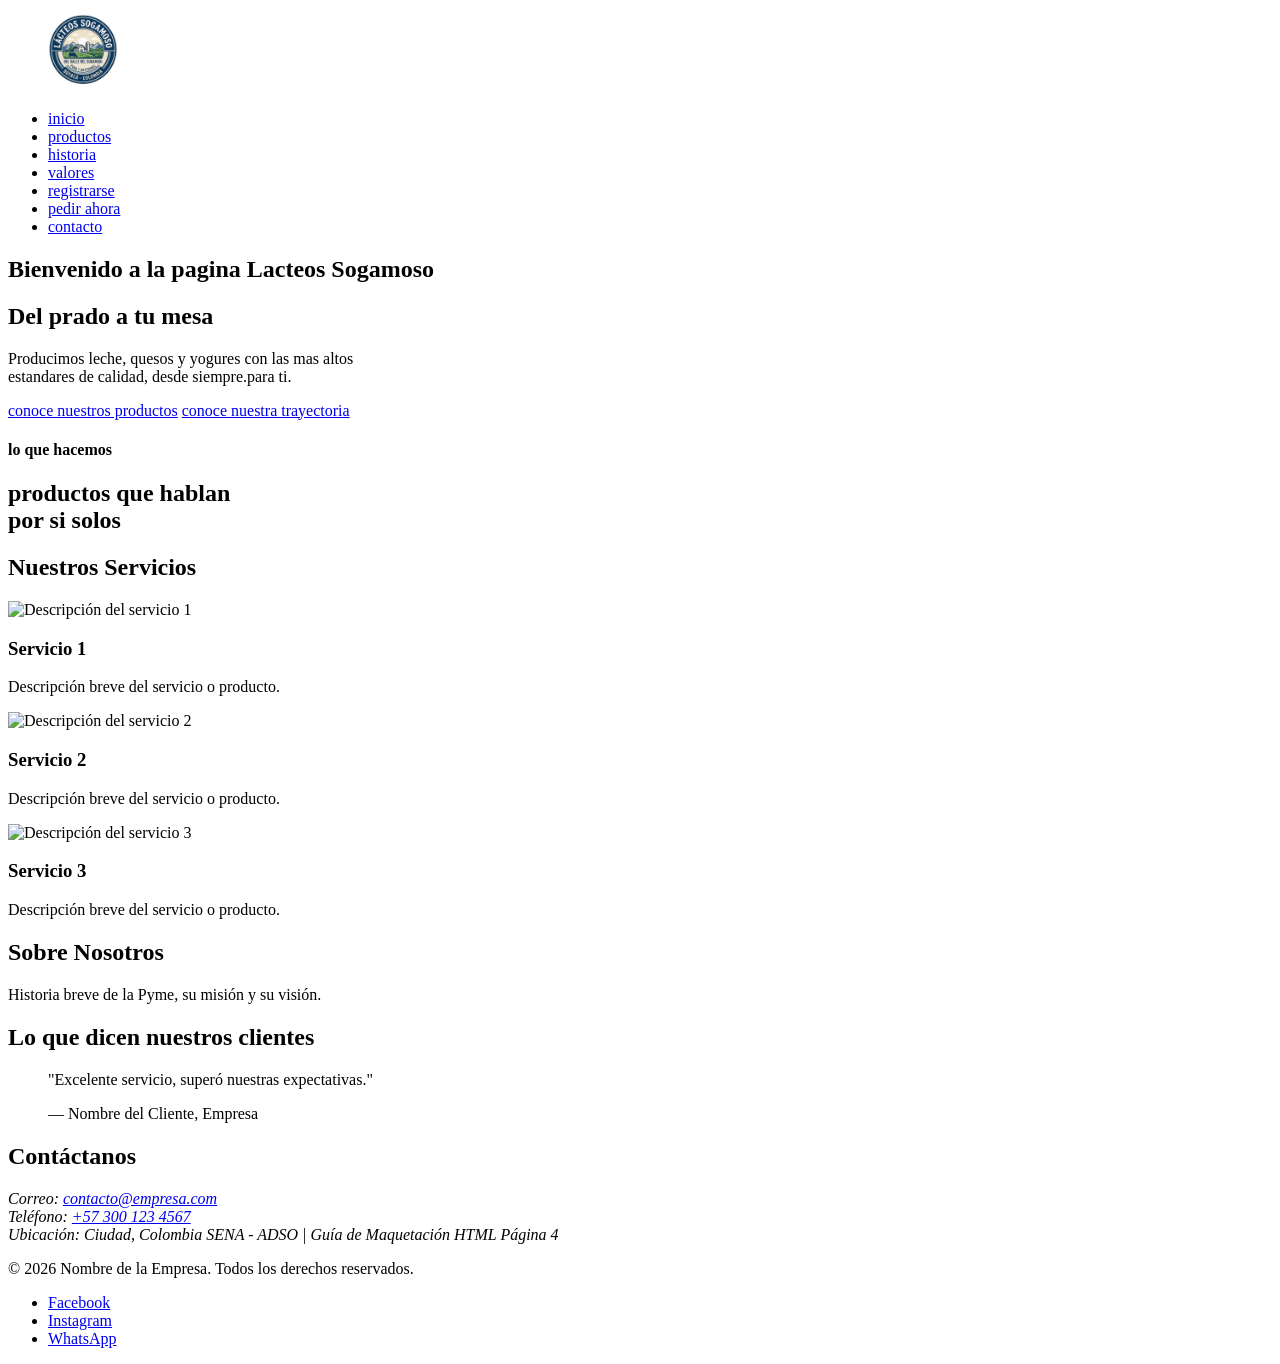
==== index.html @ 43384420 "se crea index, login y admin" ====
<!DOCTYPE html>
<html lang="es">
<head>
    <meta charset="UTF-8">
    <meta name="viewport" content="width=device-width, initial-scale=1.0">
       <meta name="keywords" content="html, css, javascript">
    <meta name="description" content="lacteos sogamoso - pagina web
    para atencion al usuario lacteos sogamoso.">
    <meta name="author" content="Oscar Javier Perez Gutierrez">
    <title>pagina inicio</title>
</head>
<body>
    <header>
        <a href="index.html">
            <img src="assets/imagenes/logo_lac-sogamoso.jpg" alt="logo lacteos sogamoso" width="150">
        </a>
        <nav aria-label="menú principal"> 
            <ul>
                <li><a href="#inicio">inicio</a></li>
                <li><a href="#productos">productos</a></li>
                <li><a href="#historia">historia</a></li>
                <li><a href="#valores">valores</a></li>
                <li><a href="login.html">registrarse</a></li>
                <li><a href="#pedir ahora">pedir ahora</a></li>
                <li><a href="#contato">contacto</a></li>
            </ul>
        </nav>
    </header>
    <main>
        <section id="inicio" aria-label="presentacion principal">
            <H1>Bienvenido a la pagina Lacteos Sogamoso</H1>
            <h1>Del prado a tu mesa</h1>
            <P>Producimos leche, quesos y yogures con las mas altos<BR> 
                estandares de calidad, desde siempre.para ti.</P>
                <a href="#productos">conoce nuestros productos</a>
                <a href="#historia">conoce nuestra trayectoria</a>
        </section>
        
         <section id="#productos" aria-labelledby="titulo-productos">
            <h4>lo que hacemos</H2>
            <h1 id="titulo-productos">productos que hablan<br>
            por si solos</h1>           
        </section>
        <section id="servicios" aria-labelledby="titulo-servicios">
<h2 id="titulo-servicios">Nuestros Servicios</h2>
<!-- Cada servicio/producto es un article: contenido independiente -->
<article>
<img src="servicio1.jpg" alt="Descripción del servicio 1">
<h3>Servicio 1</h3>
<p>Descripción breve del servicio o producto.</p>
</article>
<article>
<img src="servicio2.jpg" alt="Descripción del servicio 2">
<h3>Servicio 2</h3>
<p>Descripción breve del servicio o producto.</p>
</article>
<article>
<img src="servicio3.jpg" alt="Descripción del servicio 3">
<h3>Servicio 3</h3>
<p>Descripción breve del servicio o producto.</p>
</article>
</section>
<section id="nosotros" aria-labelledby="titulo-nosotros">
<h2 id="titulo-nosotros">Sobre Nosotros</h2>
<p>Historia breve de la Pyme, su misión y su visión.</p>
</section>
<section id="testimonios" aria-labelledby="titulo-testimonios">
<h2 id="titulo-testimonios">Lo que dicen nuestros clientes</h2>
<!-- blockquote: cita textual de un tercero (el cliente) -->
<blockquote cite="https://ejemplo.com">
<p>"Excelente servicio, superó nuestras expectativas."</p>
<footer>— Nombre del Cliente, Empresa</footer>
</blockquote>
</section>
<section id="contacto" aria-labelledby="titulo-contacto">
<h2 id="titulo-contacto">Contáctanos</h2>
<!-- address: datos de contacto del autor/organización del documento -->
<address>
Correo: <a href="mailto:contacto@empresa.com">contacto@empresa.com</a>
<br>
Teléfono: <a href="tel:+573001234567">+57 300 123 4567</a><br>
Ubicación: Ciudad, Colombia

SENA - ADSO | Guía de Maquetación HTML

Página 4

</address>
</section>
</main>
<!-- ============ PIE DE PÁGINA ============ -->
<footer>
<p>&copy; 2026 Nombre de la Empresa. Todos los derechos reservados.</p>
<nav aria-label="Redes sociales">
<ul>
<li><a href="#">Facebook</a></li>
<li><a href="#">Instagram</a></li>
<li><a href="#">WhatsApp</a></li>
</ul>
</nav>
</footer>
    </main>
    
</body>
</html>
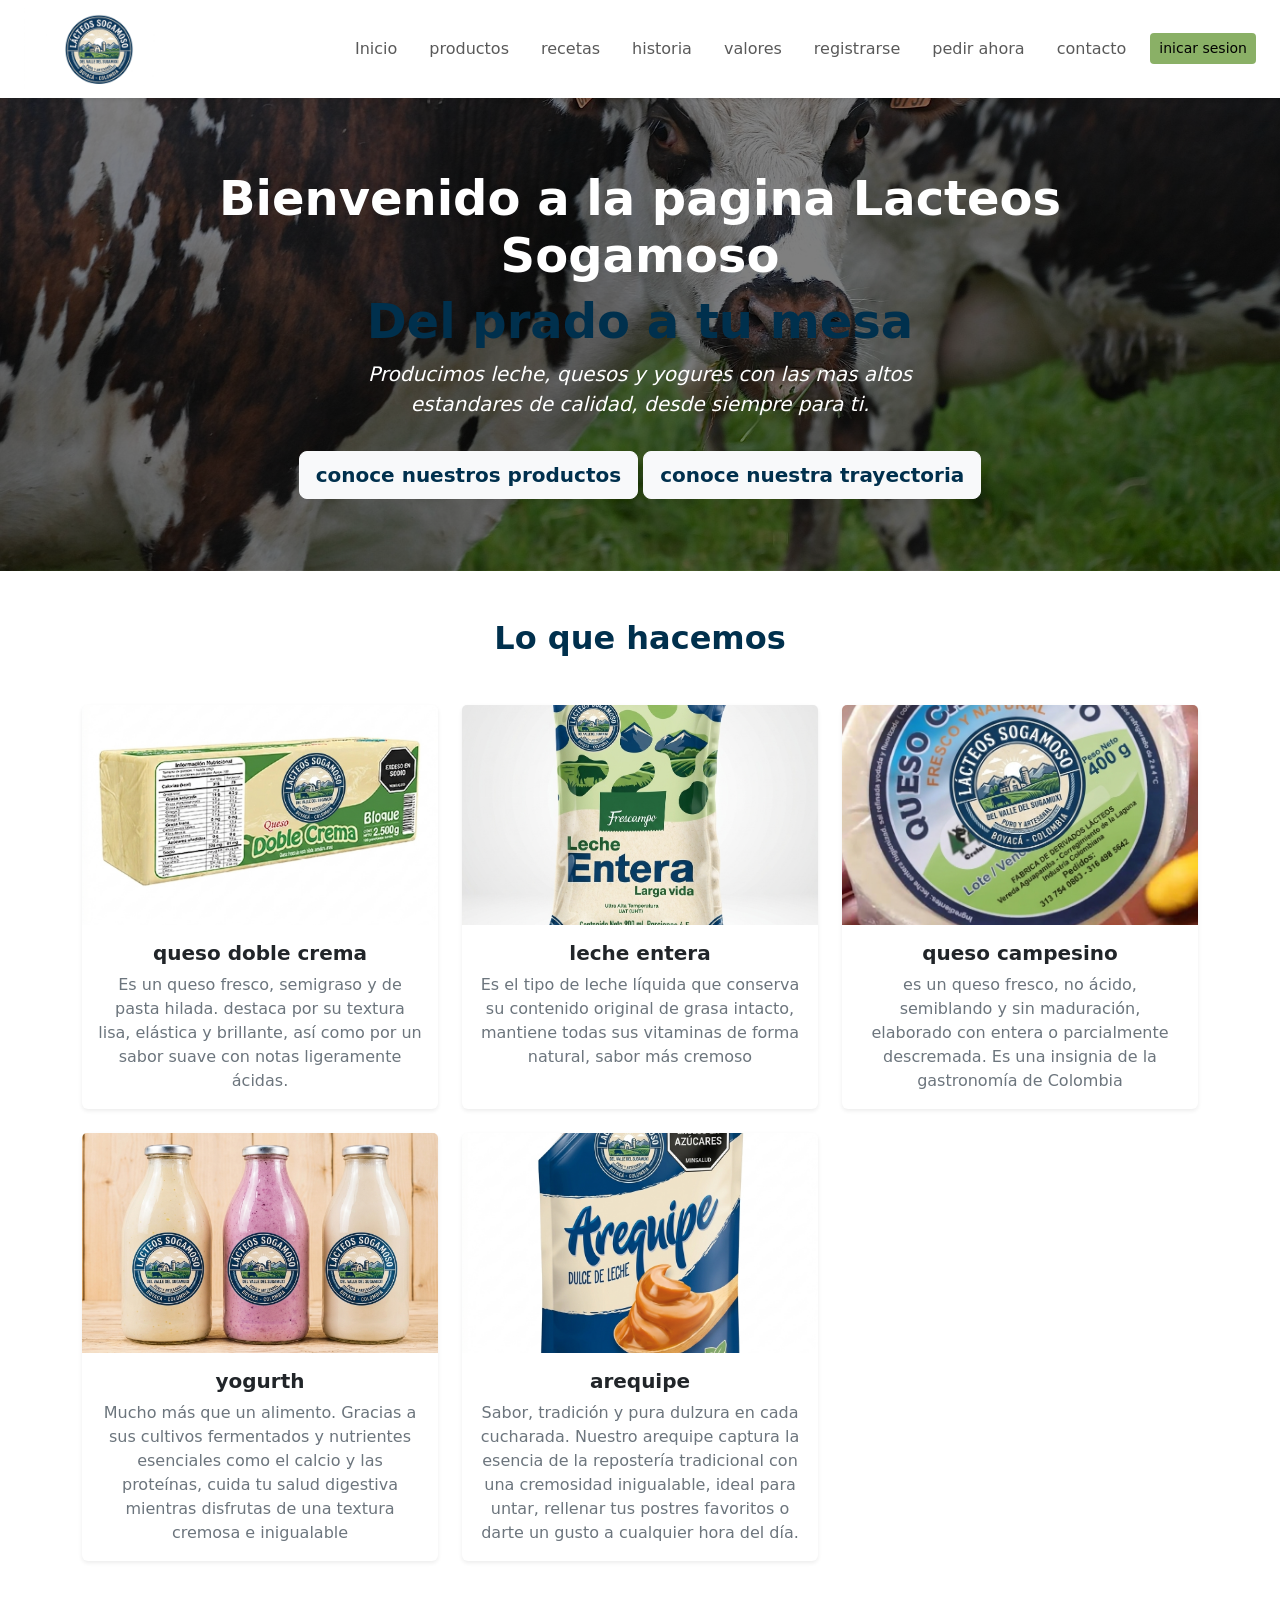
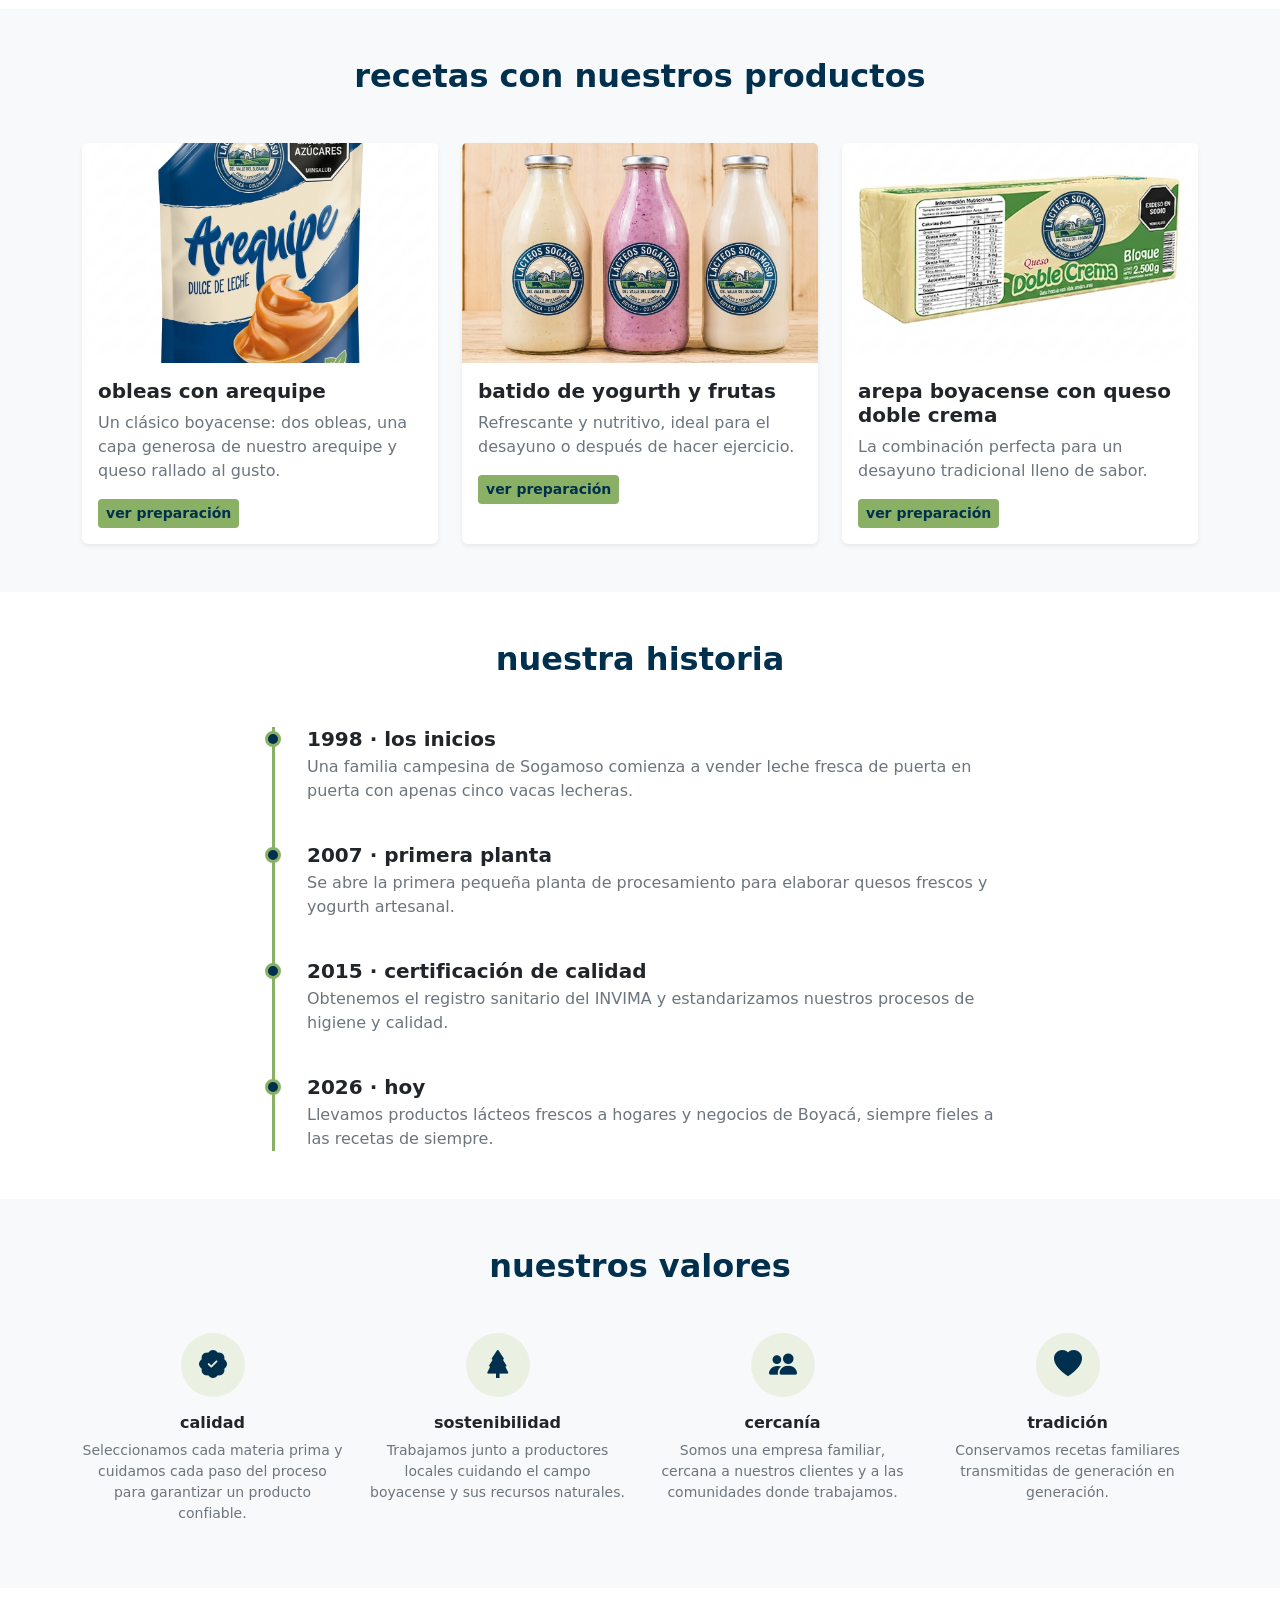
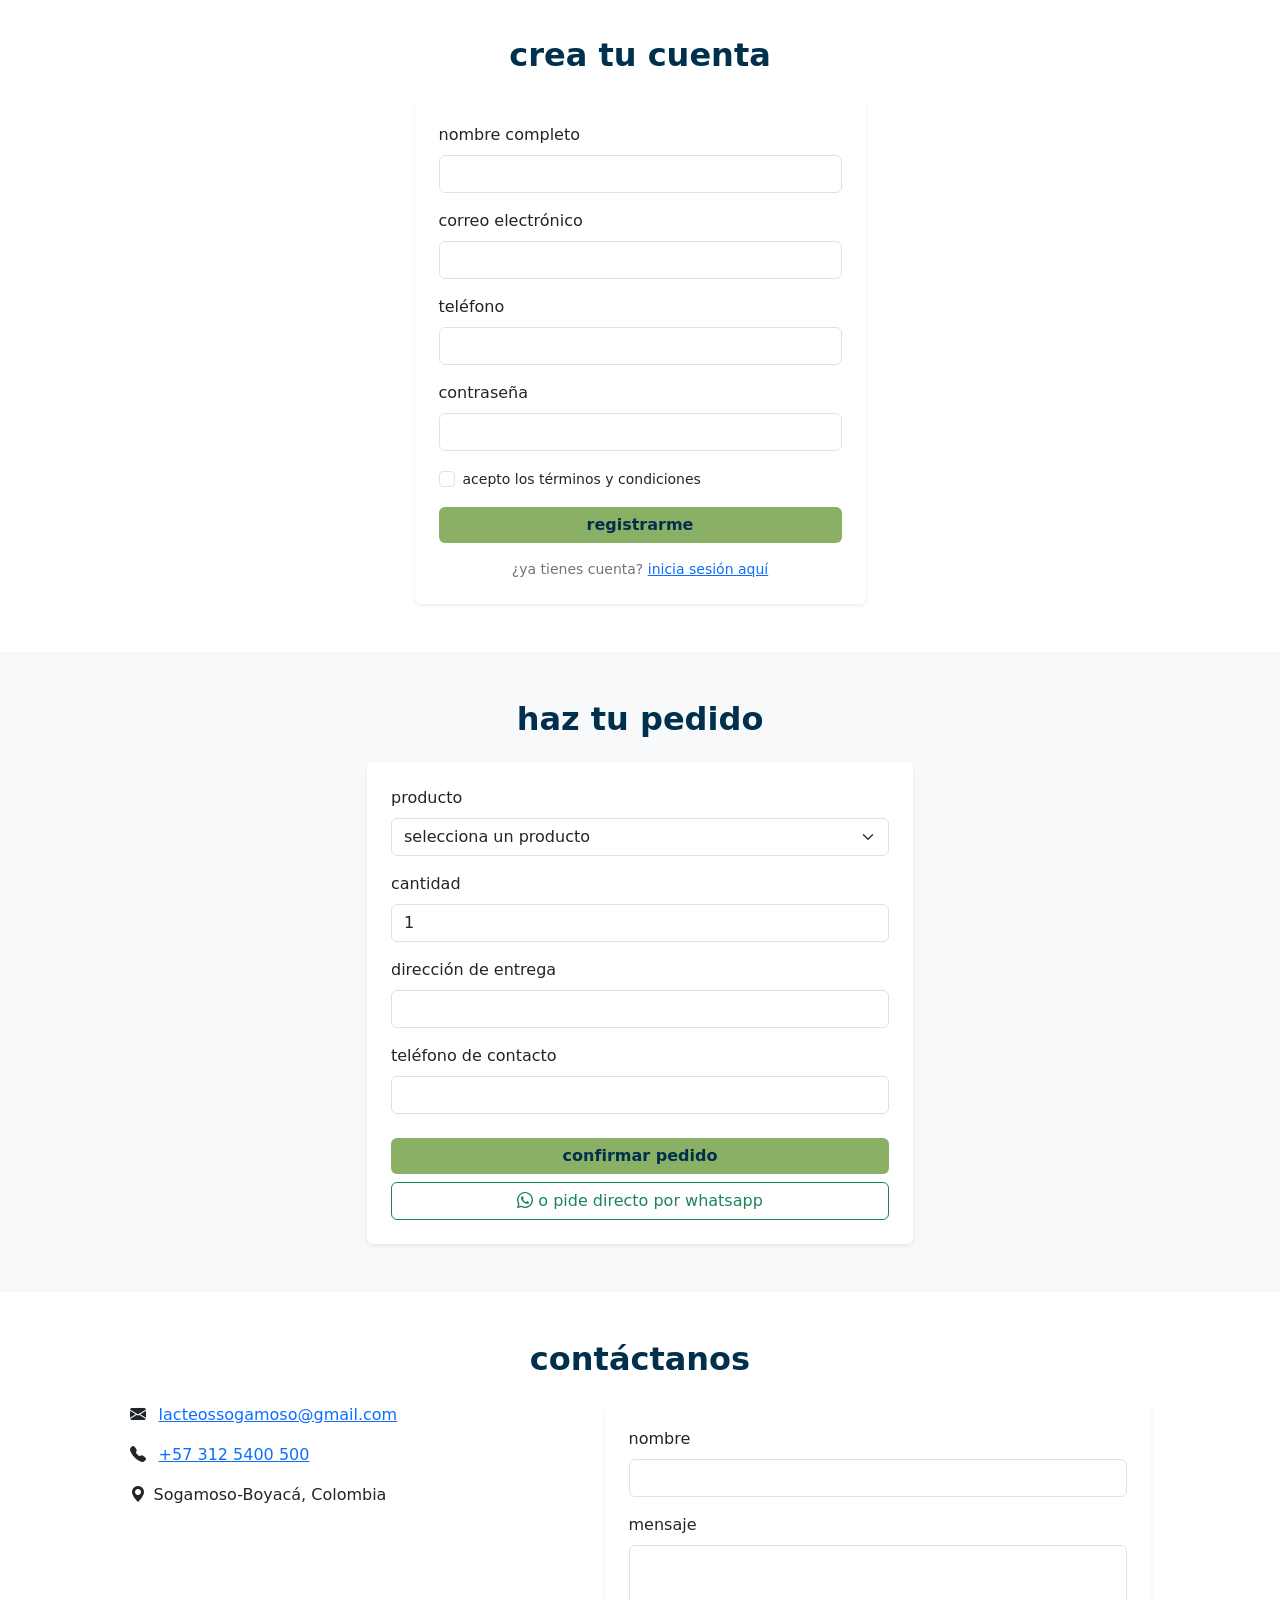
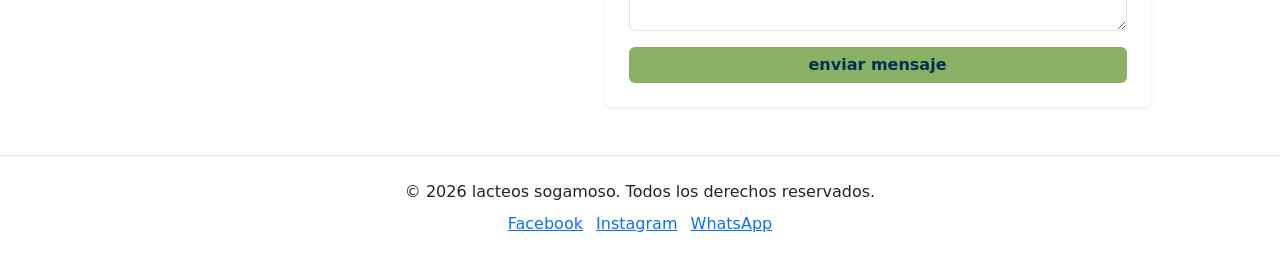
==== commit 5c37bf60: "se agrego boostrap y css" ====
--- a/index.html
+++ b/index.html
@@ -3,103 +3,375 @@
 <head>
     <meta charset="UTF-8">
     <meta name="viewport" content="width=device-width, initial-scale=1.0">
-       <meta name="keywords" content="html, css, javascript">
+    <meta name="keywords" content="html, css, javascript">
     <meta name="description" content="lacteos sogamoso - pagina web
     para atencion al usuario lacteos sogamoso.">
     <meta name="author" content="Oscar Javier Perez Gutierrez">
-    <title>pagina inicio</title>
+    <title>Pagina Inicio_Lac_Sogamoso</title>
+    <!-- En el <head> -->
+    <link href="https://cdn.jsdelivr.net/npm/bootstrap@5.3.3/dist/css/bootstrap.min.css"
+     rel="stylesheet">
+     <link rel="stylesheet" href="styles_index.css">
+    <link href="https://cdn.jsdelivr.net/npm/bootstrap-icons@1.11.3/font/bootstrap-icons.css"
+     rel="stylesheet">
+   
 </head>
 <body>
-    <header>
-        <a href="index.html">
-            <img src="assets/imagenes/logo_lac-sogamoso.jpg" alt="logo lacteos sogamoso" width="150">
-        </a>
-        <nav aria-label="menú principal"> 
-            <ul>
-                <li><a href="#inicio">inicio</a></li>
-                <li><a href="#productos">productos</a></li>
-                <li><a href="#historia">historia</a></li>
-                <li><a href="#valores">valores</a></li>
-                <li><a href="login.html">registrarse</a></li>
-                <li><a href="#pedir ahora">pedir ahora</a></li>
-                <li><a href="#contato">contacto</a></li>
-            </ul>
-        </nav>
+    <header class="d-flex justify-content-between align-items-center px-4 py-2 shadow-sm bg-white sticky-top">
+            <a href="index.html">
+                <img src="assets/imagenes/logo_lac-sogamoso.jpg" alt="logo lacteos sogamoso" width="150" class="img-fluid">
+          
+            </a>
+            <nav class="navbar navbar-expand-lg p-0" aria-label ="menu principal">
+            <button class="navbar-toggler" type="button" data-bs-toggle="collapse" data-bs-target="#menuPrincipal">
+                <span class="navbar-toggler-icon"></span>
+            </button>
+            <div class="collapse navbar-collapse" id="menuPrincipal">            
+                <ul class="navbar-nav ms-auto align-items-lg-center gap-lg-3">
+                    <li class="nav-item"><a class="nav-link" href="#inicio">Inicio</a></li>
+                    <li class="nav-item"><a class="nav-link" href="#productos">productos</a></li>
+                    <li class="nav-item"><a class="nav-link" href="#recetas">recetas</a></li>
+                    <li class="nav-item"><a class="nav-link" href="#historia">historia</a></li>
+                    <li class="nav-item"><a class="nav-link" href="#valores">valores</a></li>
+                    <li class="nav-item"><a class="nav-link" href="#registrarse">registrarse</a></li>
+                    <li class="nav-item"><a class="nav-link" href="#pedir-ahora">pedir ahora</a></li>
+                    <li class="nav-item"><a class="nav-link" href="#contacto">contacto</a></li>
+                    <li class="nav-item">
+                    <a class="btn btn-sm text-black" style="background-color: #8ab066;"
+                    href="login.html">
+                    inicar sesion
+                    </a>
+                    </li>
+                </ul>
+            </div>     
+            </nav>
     </header>
     <main>
-        <section id="inicio" aria-label="presentacion principal">
-            <H1>Bienvenido a la pagina Lacteos Sogamoso</H1>
-            <h1>Del prado a tu mesa</h1>
-            <P>Producimos leche, quesos y yogures con las mas altos<BR> 
-                estandares de calidad, desde siempre.para ti.</P>
-                <a href="#productos">conoce nuestros productos</a>
-                <a href="#historia">conoce nuestra trayectoria</a>
+        <section id="inicio" class="text-white text-center py-5" 
+         aria-label="presentacion principal">
+            <div class="container py-4">
+                <h1 class="display-5 fw-bold">Bienvenido a la pagina Lacteos Sogamoso</h1>
+                <h2 class="display-5 fw-bold">Del prado a tu mesa</h2>
+                <P class="lead fst-italic mx-auto" style="max-width: 700px;">Producimos leche, quesos y yogures con las mas altos<BR> 
+                estandares de calidad, desde siempre para ti.</P>
+                <a href="#producto" class="btn btn-light btn-lg mt-3 fw-bold" style="color: #00304D;">conoce nuestros productos</a>
+                <a href="#historia" class="btn btn-light btn-lg mt-3 fw-bold" style="color: #00304D;">conoce nuestra trayectoria</a>
+            </div>
         </section>
         
-         <section id="#productos" aria-labelledby="titulo-productos">
-            <h4>lo que hacemos</H2>
-            <h1 id="titulo-productos">productos que hablan<br>
-            por si solos</h1>           
-        </section>
-        <section id="servicios" aria-labelledby="titulo-servicios">
-<h2 id="titulo-servicios">Nuestros Servicios</h2>
-<!-- Cada servicio/producto es un article: contenido independiente -->
-<article>
-<img src="servicio1.jpg" alt="Descripción del servicio 1">
-<h3>Servicio 1</h3>
-<p>Descripción breve del servicio o producto.</p>
-</article>
-<article>
-<img src="servicio2.jpg" alt="Descripción del servicio 2">
-<h3>Servicio 2</h3>
-<p>Descripción breve del servicio o producto.</p>
-</article>
-<article>
-<img src="servicio3.jpg" alt="Descripción del servicio 3">
-<h3>Servicio 3</h3>
-<p>Descripción breve del servicio o producto.</p>
-</article>
-</section>
-<section id="nosotros" aria-labelledby="titulo-nosotros">
-<h2 id="titulo-nosotros">Sobre Nosotros</h2>
-<p>Historia breve de la Pyme, su misión y su visión.</p>
-</section>
-<section id="testimonios" aria-labelledby="titulo-testimonios">
-<h2 id="titulo-testimonios">Lo que dicen nuestros clientes</h2>
-<!-- blockquote: cita textual de un tercero (el cliente) -->
-<blockquote cite="https://ejemplo.com">
-<p>"Excelente servicio, superó nuestras expectativas."</p>
-<footer>— Nombre del Cliente, Empresa</footer>
-</blockquote>
-</section>
-<section id="contacto" aria-labelledby="titulo-contacto">
-<h2 id="titulo-contacto">Contáctanos</h2>
-<!-- address: datos de contacto del autor/organización del documento -->
-<address>
-Correo: <a href="mailto:contacto@empresa.com">contacto@empresa.com</a>
-<br>
-Teléfono: <a href="tel:+573001234567">+57 300 123 4567</a><br>
-Ubicación: Ciudad, Colombia
-
-SENA - ADSO | Guía de Maquetación HTML
-
-Página 4
-
-</address>
-</section>
-</main>
-<!-- ============ PIE DE PÁGINA ============ -->
-<footer>
-<p>&copy; 2026 Nombre de la Empresa. Todos los derechos reservados.</p>
-<nav aria-label="Redes sociales">
-<ul>
-<li><a href="#">Facebook</a></li>
-<li><a href="#">Instagram</a></li>
-<li><a href="#">WhatsApp</a></li>
-</ul>
-</nav>
-</footer>
+         <section id="productos" class="py-5" aria-labelledby="titulo-producto">
+            <div class="container">
+            <h2 id="titulo-productos" class="text-center fw-bold mb-5">
+                Lo que hacemos
+            </h2>
+            <div class="row row-cols-1 row-cols-md-3 g-4">
+                <div class="col">
+                    <article class="card h-100 shadow-sm border-0">
+                    <img src="assets/imagenes/queso_doblecrema.jpg" class="card-img-top" alt="queso doble crema">
+                    <div class="card-body text-center">
+                        <h3 class="h5 card-title fw-bold">queso doble crema</h3>
+                        <p class="card-text text-secondary">Es un queso fresco, semigraso y de pasta hilada. destaca por su textura lisa, elástica y brillante, así como por un sabor suave con notas ligeramente ácidas.                               
+                        </p>
+                    </div>
+                    </article>
+                </div>
+
+                <div class="col">
+                    <article class="card h-100 shadow-sm border-0">
+                    <img src="assets/imagenes/leche_entera_sog.jpg" class="card-img-top" alt="leche entera">
+                    <div class="card-body text-center">
+                        <h3 class="h5 card-title fw-bold">leche entera</h3>
+                        <p class="card-text text-secondary">Es el tipo de leche líquida que conserva su contenido original de grasa intacto, mantiene todas sus vitaminas de forma natural, sabor más cremoso
+                        </p>
+                    </div>
+                    </article>
+                </div>
+
+                 <div class="col">
+                    <article class="card h-100 shadow-sm border-0">
+                    <img src="assets/imagenes/queso_campesino.jpg" class="card-img-top" alt="leche entera">
+                    <div class="card-body text-center">
+                        <h3 class="h5 card-title fw-bold">queso campesino</h3>
+                        <p class="card-text text-secondary"> es un queso fresco, no ácido, semiblando y sin maduración, elaborado con entera o parcialmente descremada. Es una insignia de la gastronomía de Colombia
+                        </p>
+                    </div>
+                    </article>
+                </div>
+
+                 <div class="col">
+                    <article class="card h-100 shadow-sm border-0">
+                    <img src="assets/imagenes/yogurth_sogamoso.jpg" class="card-img-top" alt="leche entera">
+                    <div class="card-body text-center">
+                        <h3 class="h5 card-title fw-bold">yogurth</h3>
+                        <p class="card-text text-secondary">Mucho más que un alimento. Gracias a sus cultivos fermentados y nutrientes esenciales como el calcio y las proteínas, cuida tu salud digestiva mientras disfrutas de una textura cremosa e inigualable
+                        </p>
+                    </div>
+                    </article>
+                </div>
+
+                 <div class="col">
+                    <article class="card h-100 shadow-sm border-0">
+                    <img src="assets/imagenes/arequipe_lag-sogamoso.jpg" class="card-img-top" alt="leche entera">
+                    <div class="card-body text-center">
+                        <h3 class="h5 card-title fw-bold">arequipe</h3>
+                        <p class="card-text text-secondary">Sabor, tradición y pura dulzura en cada cucharada. Nuestro arequipe captura la esencia de la repostería tradicional con una cremosidad inigualable, ideal para untar, rellenar tus postres favoritos o darte un gusto a cualquier hora del día.
+                        </p>
+                    </div>
+                    </article>
+                </div>
+            </div>
+            </div>
+        </section>
+
+        <!-- ============ RECETAS ============ -->
+        <section id="recetas" class="py-5 bg-light" aria-labelledby="titulo-recetas">
+            <div class="container">
+                <h2 id="titulo-recetas" class="text-center fw-bold mb-5">recetas con nuestros productos</h2>
+                <div class="row row-cols-1 row-cols-md-3 g-4">
+                    <div class="col">
+                        <div class="card h-100 shadow-sm border-0">
+                            <img src="assets/imagenes/arequipe_lag-sogamoso.jpg" class="card-img-top" alt="postre de arequipe">
+                            <div class="card-body">
+                                <h3 class="h5 card-title fw-bold">obleas con arequipe</h3>
+                                <p class="card-text text-secondary">Un clásico boyacense: dos obleas, una capa generosa de nuestro arequipe y queso rallado al gusto.</p>
+                                <button class="btn btn-sm btn-brand" type="button" data-bs-toggle="collapse" data-bs-target="#receta1">
+                                    ver preparación
+                                </button>
+                                <div class="collapse mt-3" id="receta1">
+                                    <ol class="text-secondary ps-3 mb-0">
+                                        <li>Calienta ligeramente el arequipe para que sea fácil de untar.</li>
+                                        <li>Unta una oblea de borde a borde.</li>
+                                        <li>Agrega queso campesino rallado y cierra con la segunda oblea.</li>
+                                    </ol>
+                                </div>
+                            </div>
+                        </div>
+                    </div>
+                    <div class="col">
+                        <div class="card h-100 shadow-sm border-0">
+                            <img src="assets/imagenes/yogurth_sogamoso.jpg" class="card-img-top" alt="batido de yogurth">
+                            <div class="card-body">
+                                <h3 class="h5 card-title fw-bold">batido de yogurth y frutas</h3>
+                                <p class="card-text text-secondary">Refrescante y nutritivo, ideal para el desayuno o después de hacer ejercicio.</p>
+                                <button class="btn btn-sm btn-brand" type="button" data-bs-toggle="collapse" data-bs-target="#receta2">
+                                    ver preparación
+                                </button>
+                                <div class="collapse mt-3" id="receta2">
+                                    <ol class="text-secondary ps-3 mb-0">
+                                        <li>Mezcla una taza de yogurth Sogamoso con fruta picada al gusto.</li>
+                                        <li>Licúa por 30 segundos hasta obtener una textura uniforme.</li>
+                                        <li>Sirve frío y decora con más fruta.</li>
+                                    </ol>
+                                </div>
+                            </div>
+                        </div>
+                    </div>
+                    <div class="col">
+                        <div class="card h-100 shadow-sm border-0">
+                            <img src="assets/imagenes/queso_doblecrema.jpg" class="card-img-top" alt="arepa con queso">
+                            <div class="card-body">
+                                <h3 class="h5 card-title fw-bold">arepa boyacense con queso doble crema</h3>
+                                <p class="card-text text-secondary">La combinación perfecta para un desayuno tradicional lleno de sabor.</p>
+                                <button class="btn btn-sm btn-brand" type="button" data-bs-toggle="collapse" data-bs-target="#receta3">
+                                    ver preparación
+                                </button>
+                                <div class="collapse mt-3" id="receta3">
+                                    <ol class="text-secondary ps-3 mb-0">
+                                        <li>Asa la arepa por ambos lados hasta que esté dorada.</li>
+                                        <li>Ábrela y rellena con queso doble crema en tajadas.</li>
+                                        <li>Deja reposar un momento para que el queso se derrita.</li>
+                                    </ol>
+                                </div>
+                            </div>
+                        </div>
+                    </div>
+                </div>
+            </div>
+        </section>
+
+        <!-- ============ HISTORIA ============ -->
+        <section id="historia" class="py-5" aria-labelledby="titulo-historia">
+            <div class="container">
+                <h2 id="titulo-historia" class="text-center fw-bold mb-5">nuestra historia</h2>
+                <div class="row justify-content-center">
+                    <div class="col-lg-8">
+                        <div class="timeline">
+                            <div class="timeline-item">
+                                <h3 class="h5 fw-bold mb-1">1998 · los inicios</h3>
+                                <p class="text-secondary mb-0">Una familia campesina de Sogamoso comienza a vender leche fresca de puerta en puerta con apenas cinco vacas lecheras.</p>
+                            </div>
+                            <div class="timeline-item">
+                                <h3 class="h5 fw-bold mb-1">2007 · primera planta</h3>
+                                <p class="text-secondary mb-0">Se abre la primera pequeña planta de procesamiento para elaborar quesos frescos y yogurth artesanal.</p>
+                            </div>
+                            <div class="timeline-item">
+                                <h3 class="h5 fw-bold mb-1">2015 · certificación de calidad</h3>
+                                <p class="text-secondary mb-0">Obtenemos el registro sanitario del INVIMA y estandarizamos nuestros procesos de higiene y calidad.</p>
+                            </div>
+                            <div class="timeline-item">
+                                <h3 class="h5 fw-bold mb-1">2026 · hoy</h3>
+                                <p class="text-secondary mb-0">Llevamos productos lácteos frescos a hogares y negocios de Boyacá, siempre fieles a las recetas de siempre.</p>
+                            </div>
+                        </div>
+                    </div>
+                </div>
+            </div>
+        </section>
+
+        <!-- ============ VALORES ============ -->
+        <section id="valores" class="py-5 bg-light" aria-labelledby="titulo-valores">
+            <div class="container">
+                <h2 id="titulo-valores" class="text-center fw-bold mb-5">nuestros valores</h2>
+                <div class="row row-cols-1 row-cols-md-4 g-4 text-center">
+                    <div class="col">
+                        <div class="valor-icono"><i class="bi bi-patch-check-fill"></i></div>
+                        <h3 class="h6 fw-bold">calidad</h3>
+                        <p class="text-secondary small">Seleccionamos cada materia prima y cuidamos cada paso del proceso para garantizar un producto confiable.</p>
+                    </div>
+                    <div class="col">
+                        <div class="valor-icono"><i class="bi bi-tree-fill"></i></div>
+                        <h3 class="h6 fw-bold">sostenibilidad</h3>
+                        <p class="text-secondary small">Trabajamos junto a productores locales cuidando el campo boyacense y sus recursos naturales.</p>
+                    </div>
+                    <div class="col">
+                        <div class="valor-icono"><i class="bi bi-people-fill"></i></div>
+                        <h3 class="h6 fw-bold">cercanía</h3>
+                        <p class="text-secondary small">Somos una empresa familiar, cercana a nuestros clientes y a las comunidades donde trabajamos.</p>
+                    </div>
+                    <div class="col">
+                        <div class="valor-icono"><i class="bi bi-heart-fill"></i></div>
+                        <h3 class="h6 fw-bold">tradición</h3>
+                        <p class="text-secondary small">Conservamos recetas familiares transmitidas de generación en generación.</p>
+                    </div>
+                </div>
+            </div>
+        </section>
+
+        <!-- ============ REGISTRARSE ============ -->
+        <section id="registrarse" class="py-5" aria-labelledby="titulo-registrarse">
+            <div class="container">
+                <h2 id="titulo-registrarse" class="text-center fw-bold mb-4">crea tu cuenta</h2>
+                <div class="row justify-content-center">
+                    <div class="col-md-6 col-lg-5">
+                        <form class="card shadow-sm border-0 p-4" novalidate>
+                            <div class="mb-3">
+                                <label for="regNombre" class="form-label">nombre completo</label>
+                                <input type="text" class="form-control" id="regNombre" name="nombre" required>
+                            </div>
+                            <div class="mb-3">
+                                <label for="regCorreo" class="form-label">correo electrónico</label>
+                                <input type="email" class="form-control" id="regCorreo" name="correo" required>
+                            </div>
+                            <div class="mb-3">
+                                <label for="regTelefono" class="form-label">teléfono</label>
+                                <input type="tel" class="form-control" id="regTelefono" name="telefono">
+                            </div>
+                            <div class="mb-3">
+                                <label for="regClave" class="form-label">contraseña</label>
+                                <input type="password" class="form-control" id="regClave" name="clave" required>
+                            </div>
+                            <div class="form-check mb-3">
+                                <input class="form-check-input" type="checkbox" id="regTerminos" required>
+                                <label class="form-check-label small" for="regTerminos">
+                                    acepto los términos y condiciones
+                                </label>
+                            </div>
+                            <button type="submit" class="btn btn-brand w-100">registrarme</button>
+                            <p class="text-center small text-secondary mt-3 mb-0">
+                                ¿ya tienes cuenta? <a href="login.html">inicia sesión aquí</a>
+                            </p>
+                        </form>
+                    </div>
+                </div>
+            </div>
+        </section>
+
+        <!-- ============ PEDIR AHORA ============ -->
+        <section id="pedir-ahora" class="py-5 bg-light" aria-labelledby="titulo-pedir-ahora">
+            <div class="container">
+                <h2 id="titulo-pedir-ahora" class="text-center fw-bold mb-4">haz tu pedido</h2>
+                <div class="row justify-content-center">
+                    <div class="col-md-8 col-lg-6">
+                        <form class="card shadow-sm border-0 p-4">
+                            <div class="mb-3">
+                                <label for="pedProducto" class="form-label">producto</label>
+                                <select class="form-select" id="pedProducto" name="producto" required>
+                                    <option selected disabled value="">selecciona un producto</option>
+                                    <option>leche entera</option>
+                                    <option>queso doble crema</option>
+                                    <option>queso campesino</option>
+                                    <option>yogurth</option>
+                                    <option>arequipe</option>
+                                </select>
+                            </div>
+                            <div class="mb-3">
+                                <label for="pedCantidad" class="form-label">cantidad</label>
+                                <input type="number" class="form-control" id="pedCantidad" name="cantidad" min="1" value="1" required>
+                            </div>
+                            <div class="mb-3">
+                                <label for="pedDireccion" class="form-label">dirección de entrega</label>
+                                <input type="text" class="form-control" id="pedDireccion" name="direccion" required>
+                            </div>
+                            <div class="mb-4">
+                                <label for="pedTelefono" class="form-label">teléfono de contacto</label>
+                                <input type="tel" class="form-control" id="pedTelefono" name="telefono" required>
+                            </div>
+                            <button type="submit" class="btn btn-brand w-100 mb-2">confirmar pedido</button>
+                            <a href="https://wa.me/573125400500" target="_blank" rel="noopener" class="btn btn-outline-success w-100">
+                                <i class="bi bi-whatsapp"></i> o pide directo por whatsapp
+                            </a>
+                        </form>
+                    </div>
+                </div>
+            </div>
+        </section>
+
+        <!-- ============ CONTACTO ============ -->
+        <section id="contacto" class="py-5" aria-labelledby="titulo-contacto">
+            <div class="container">
+                <h2 id="titulo-contacto" class="text-center fw-bold mb-4">contáctanos</h2>
+                <div class="row g-4 justify-content-center">
+                    <div class="col-md-5">
+                        <!-- address: datos de contacto del autor/organización del documento -->
+                        <address class="mb-0">
+                            <p><i class="bi bi-envelope-fill me-2"></i>
+                                <a href="mailto:lacteossogamoso@gmail.com">lacteossogamoso@gmail.com</a>
+                            </p>
+                            <p><i class="bi bi-telephone-fill me-2"></i>
+                                <a href="tel:+573125400500">+57 312 5400 500</a>
+                            </p>
+                            <p><i class="bi bi-geo-alt-fill me-2"></i>Sogamoso-Boyacá, Colombia</p>
+                        </address>
+                    </div>
+                    <div class="col-md-6">
+                        <form class="card shadow-sm border-0 p-4">
+                            <div class="mb-3">
+                                <label for="contNombre" class="form-label">nombre</label>
+                                <input type="text" class="form-control" id="contNombre" required>
+                            </div>
+                            <div class="mb-3">
+                                <label for="contMensaje" class="form-label">mensaje</label>
+                                <textarea class="form-control" id="contMensaje" rows="3" required></textarea>
+                            </div>
+                            <button type="submit" class="btn btn-brand w-100">enviar mensaje</button>
+                        </form>
+                    </div>
+                </div>
+            </div>
+        </section>
     </main>
-    
+    <!-- ============ PIE DE PÁGINA ============ -->
+    <footer class="text-center py-4 bg-white border-top">
+        <p class="mb-2">&copy; 2026 lacteos sogamoso. Todos los derechos reservados.</p>
+        <nav aria-label="Redes sociales">
+        <ul class="list-inline mb-0">
+        <li class="list-inline-item"><a href="#">Facebook</a></li>
+        <li class="list-inline-item"><a href="#">Instagram</a></li>
+        <li class="list-inline-item"><a href="#">WhatsApp</a></li>
+        </ul>
+        </nav>
+    </footer>
+<!-- Antes de cerrar </body> -->
+<script src="https://cdn.jsdelivr.net/npm/bootstrap@5.3.3/dist/js/bootstrap.bundle.min.js"></script>    
 </body>
 </html>
--- a/styles_index.css
+++ b/styles_index.css
@@ -0,0 +1,72 @@
+#inicio {
+  background-image: linear-gradient(rgba(0, 0, 0, 0.5), rgba(0, 0, 0, 0.5)), url('assets/imagenes/foto_inicio.jpg');
+  background-size: cover;
+  background-position: center;
+  background-repeat: no-repeat;
+  min-height: 450px;
+  display: flex;
+  align-items: center;
+}
+
+.card-img-top {
+    width: 100%;
+    height: 220px;
+    object-fit: cover;
+}
+/* Estilos puntuales para las secciones nuevas (no reemplazan a styles.css) */
+
+.timeline {
+    position: relative;
+    padding-left: 2rem;
+    border-left: 3px solid #8ab066;
+}
+
+.timeline-item {
+    position: relative;
+    margin-bottom: 2.5rem;
+}
+
+.timeline-item:last-child {
+    margin-bottom: 0;
+}
+
+.timeline-item::before {
+    content: "";
+    position: absolute;
+    left: -2.62rem;
+    top: 0.25rem;
+    width: 16px;
+    height: 16px;
+    border-radius: 50%;
+    background: #00304D;
+    border: 3px solid #8ab066;
+}
+
+.valor-icono {
+    width: 64px;
+    height: 64px;
+    border-radius: 50%;
+    background-color: #eaf1e3;
+    color: #00304D;
+    display: flex;
+    align-items: center;
+    justify-content: center;
+    font-size: 1.75rem;
+    margin: 0 auto 1rem;
+}
+
+.btn-brand {
+    background-color: #8ab066;
+    color: #00304D;
+    font-weight: 700;
+    border: none;
+}
+
+.btn-brand:hover {
+    background-color: #799e59;
+    color: #00304D;
+}
+
+section h2 {
+    color: #00304D;
+}
